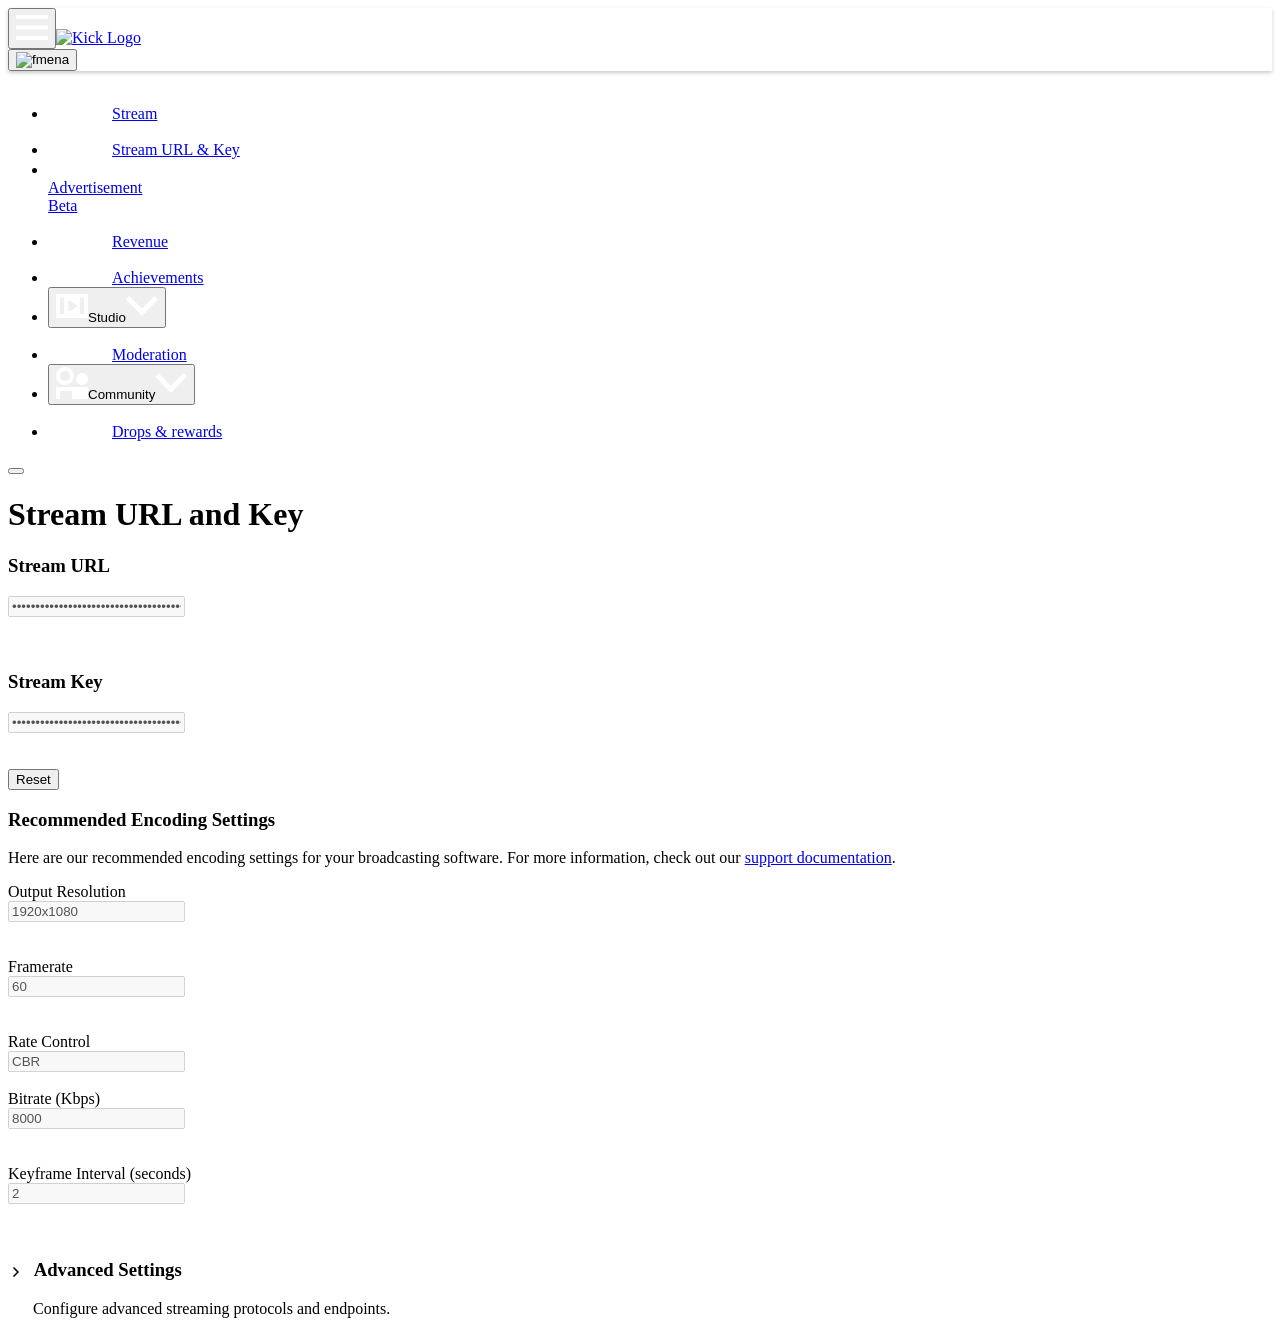
==== VAP-191/index.html @ 256be785 "Create index.html" ====
<!doctype html>
<!-- saved from url=(0053)https://dashboard.easygo-drop-kick.com/channel/stream -->
<html lang="en">
  <head>
    <meta http-equiv="Content-Type" content="text/html; charset=UTF-8" />
    <meta
      name="viewport"
      content="width=device-width, initial-scale=1, maximum-scale=1, user-scalable=no"
    />
    <link
      rel="preload"
      as="image"
      href="./Stream URL &amp; Key - Kick Dashboard_files/kick-logo.svg"
    />
    <link
      rel="preload"
      as="image"
      href="./Stream URL &amp; Key - Kick Dashboard_files/ae6fc335-2118-4315-8bb1-822317a717a2-medium.webp"
    />
    <link
      rel="stylesheet"
      href="./Stream URL &amp; Key - Kick Dashboard_files/910b1231fdd9a262.css"
      data-precedence="next"
    />
    <link
      rel="stylesheet"
      href="./Stream URL &amp; Key - Kick Dashboard_files/9948dcd46421f3ba.css"
      data-precedence="next"
    />
    <link
      rel="stylesheet"
      href="./Stream URL &amp; Key - Kick Dashboard_files/1926feeab63c0533.css"
      data-precedence="next"
    />

    <meta name="next-size-adjust" content="" />
    <title>Stream URL &amp; Key - Kick Dashboard</title>
    <meta name="robots" content="noindex, nocache" />
    <link
      rel="canonical"
      href="https://dashboard.easygo-drop-kick.com/channel/stream"
    />
    <link
      rel="icon"
      href="https://dashboard.easygo-drop-kick.com/favicon.ico"
      type="image/x-icon"
      sizes="48x48"
    />

    <link
      rel="preload"
      href="https://assets.easygo-drop-kick.com/dashboard/_next/static/media/e4af272ccee01ff0-s.p.woff2"
      as="font"
      crossorigin=""
      type="font/woff2"
    />
    <style type="text/css">
      [data-sonner-toaster][dir="ltr"],
      html[dir="ltr"] {
        --toast-icon-margin-start: -3px;
        --toast-icon-margin-end: 4px;
        --toast-svg-margin-start: -1px;
        --toast-svg-margin-end: 0px;
        --toast-button-margin-start: auto;
        --toast-button-margin-end: 0;
        --toast-close-button-start: 0;
        --toast-close-button-end: unset;
        --toast-close-button-transform: translate(-35%, -35%);
      }
      [data-sonner-toaster][dir="rtl"],
      html[dir="rtl"] {
        --toast-icon-margin-start: 4px;
        --toast-icon-margin-end: -3px;
        --toast-svg-margin-start: 0px;
        --toast-svg-margin-end: -1px;
        --toast-button-margin-start: 0;
        --toast-button-margin-end: auto;
        --toast-close-button-start: unset;
        --toast-close-button-end: 0;
        --toast-close-button-transform: translate(35%, -35%);
      }
      [data-sonner-toaster] {
        position: fixed;
        width: var(--width);
        font-family:
          ui-sans-serif,
          system-ui,
          -apple-system,
          BlinkMacSystemFont,
          Segoe UI,
          Roboto,
          Helvetica Neue,
          Arial,
          Noto Sans,
          sans-serif,
          Apple Color Emoji,
          Segoe UI Emoji,
          Segoe UI Symbol,
          Noto Color Emoji;
        --gray1: hsl(0, 0%, 99%);
        --gray2: hsl(0, 0%, 97.3%);
        --gray3: hsl(0, 0%, 95.1%);
        --gray4: hsl(0, 0%, 93%);
        --gray5: hsl(0, 0%, 90.9%);
        --gray6: hsl(0, 0%, 88.7%);
        --gray7: hsl(0, 0%, 85.8%);
        --gray8: hsl(0, 0%, 78%);
        --gray9: hsl(0, 0%, 56.1%);
        --gray10: hsl(0, 0%, 52.3%);
        --gray11: hsl(0, 0%, 43.5%);
        --gray12: hsl(0, 0%, 9%);
        --border-radius: 8px;
        box-sizing: border-box;
        padding: 0;
        margin: 0;
        list-style: none;
        outline: 0;
        z-index: 999999999;
        transition: transform 0.4s ease;
      }
      [data-sonner-toaster][data-lifted="true"] {
        transform: translateY(-8px);
      }
      @media (hover: none) and (pointer: coarse) {
        [data-sonner-toaster][data-lifted="true"] {
          transform: none;
        }
      }
      [data-sonner-toaster][data-x-position="right"] {
        right: var(--offset-right);
      }
      [data-sonner-toaster][data-x-position="left"] {
        left: var(--offset-left);
      }
      [data-sonner-toaster][data-x-position="center"] {
        left: 50%;
        transform: translateX(-50%);
      }
      [data-sonner-toaster][data-y-position="top"] {
        top: var(--offset-top);
      }
      [data-sonner-toaster][data-y-position="bottom"] {
        bottom: var(--offset-bottom);
      }
      [data-sonner-toast] {
        --y: translateY(100%);
        --lift-amount: calc(var(--lift) * var(--gap));
        z-index: var(--z-index);
        position: absolute;
        opacity: 0;
        transform: var(--y);
        touch-action: none;
        transition:
          transform 0.4s,
          opacity 0.4s,
          height 0.4s,
          box-shadow 0.2s;
        box-sizing: border-box;
        outline: 0;
        overflow-wrap: anywhere;
      }
      [data-sonner-toast][data-styled="true"] {
        padding: 16px;
        background: var(--normal-bg);
        border: 1px solid var(--normal-border);
        color: var(--normal-text);
        border-radius: var(--border-radius);
        box-shadow: 0 4px 12px rgba(0, 0, 0, 0.1);
        width: var(--width);
        font-size: 13px;
        display: flex;
        align-items: center;
        gap: 6px;
      }
      [data-sonner-toast]:focus-visible {
        box-shadow:
          0 4px 12px rgba(0, 0, 0, 0.1),
          0 0 0 2px rgba(0, 0, 0, 0.2);
      }
      [data-sonner-toast][data-y-position="top"] {
        top: 0;
        --y: translateY(-100%);
        --lift: 1;
        --lift-amount: calc(1 * var(--gap));
      }
      [data-sonner-toast][data-y-position="bottom"] {
        bottom: 0;
        --y: translateY(100%);
        --lift: -1;
        --lift-amount: calc(var(--lift) * var(--gap));
      }
      [data-sonner-toast][data-styled="true"] [data-description] {
        font-weight: 400;
        line-height: 1.4;
        color: #3f3f3f;
      }
      [data-rich-colors="true"][data-sonner-toast][data-styled="true"]
        [data-description] {
        color: inherit;
      }
      [data-sonner-toaster][data-sonner-theme="dark"] [data-description] {
        color: #e8e8e8;
      }
      [data-sonner-toast][data-styled="true"] [data-title] {
        font-weight: 500;
        line-height: 1.5;
        color: inherit;
      }
      [data-sonner-toast][data-styled="true"] [data-icon] {
        display: flex;
        height: 16px;
        width: 16px;
        position: relative;
        justify-content: flex-start;
        align-items: center;
        flex-shrink: 0;
        margin-left: var(--toast-icon-margin-start);
        margin-right: var(--toast-icon-margin-end);
      }
      [data-sonner-toast][data-promise="true"] [data-icon] > svg {
        opacity: 0;
        transform: scale(0.8);
        transform-origin: center;
        animation: sonner-fade-in 0.3s ease forwards;
      }
      [data-sonner-toast][data-styled="true"] [data-icon] > * {
        flex-shrink: 0;
      }
      [data-sonner-toast][data-styled="true"] [data-icon] svg {
        margin-left: var(--toast-svg-margin-start);
        margin-right: var(--toast-svg-margin-end);
      }
      [data-sonner-toast][data-styled="true"] [data-content] {
        display: flex;
        flex-direction: column;
        gap: 2px;
      }
      [data-sonner-toast][data-styled="true"] [data-button] {
        border-radius: 4px;
        padding-left: 8px;
        padding-right: 8px;
        height: 24px;
        font-size: 12px;
        color: var(--normal-bg);
        background: var(--normal-text);
        margin-left: var(--toast-button-margin-start);
        margin-right: var(--toast-button-margin-end);
        border: none;
        font-weight: 500;
        cursor: pointer;
        outline: 0;
        display: flex;
        align-items: center;
        flex-shrink: 0;
        transition:
          opacity 0.4s,
          box-shadow 0.2s;
      }
      [data-sonner-toast][data-styled="true"] [data-button]:focus-visible {
        box-shadow: 0 0 0 2px rgba(0, 0, 0, 0.4);
      }
      [data-sonner-toast][data-styled="true"] [data-button]:first-of-type {
        margin-left: var(--toast-button-margin-start);
        margin-right: var(--toast-button-margin-end);
      }
      [data-sonner-toast][data-styled="true"] [data-cancel] {
        color: var(--normal-text);
        background: rgba(0, 0, 0, 0.08);
      }
      [data-sonner-toaster][data-sonner-theme="dark"]
        [data-sonner-toast][data-styled="true"]
        [data-cancel] {
        background: rgba(255, 255, 255, 0.3);
      }
      [data-sonner-toast][data-styled="true"] [data-close-button] {
        position: absolute;
        left: var(--toast-close-button-start);
        right: var(--toast-close-button-end);
        top: 0;
        height: 20px;
        width: 20px;
        display: flex;
        justify-content: center;
        align-items: center;
        padding: 0;
        color: var(--gray12);
        background: var(--normal-bg);
        border: 1px solid var(--gray4);
        transform: var(--toast-close-button-transform);
        border-radius: 50%;
        cursor: pointer;
        z-index: 1;
        transition:
          opacity 0.1s,
          background 0.2s,
          border-color 0.2s;
      }
      [data-sonner-toast][data-styled="true"]
        [data-close-button]:focus-visible {
        box-shadow:
          0 4px 12px rgba(0, 0, 0, 0.1),
          0 0 0 2px rgba(0, 0, 0, 0.2);
      }
      [data-sonner-toast][data-styled="true"] [data-disabled="true"] {
        cursor: not-allowed;
      }
      [data-sonner-toast][data-styled="true"]:hover [data-close-button]:hover {
        background: var(--gray2);
        border-color: var(--gray5);
      }
      [data-sonner-toast][data-swiping="true"]::before {
        content: "";
        position: absolute;
        left: -100%;
        right: -100%;
        height: 100%;
        z-index: -1;
      }
      [data-sonner-toast][data-y-position="top"][data-swiping="true"]::before {
        bottom: 50%;
        transform: scaleY(3) translateY(50%);
      }
      [data-sonner-toast][data-y-position="bottom"][data-swiping="true"]::before {
        top: 50%;
        transform: scaleY(3) translateY(-50%);
      }
      [data-sonner-toast][data-swiping="false"][data-removed="true"]::before {
        content: "";
        position: absolute;
        inset: 0;
        transform: scaleY(2);
      }
      [data-sonner-toast][data-expanded="true"]::after {
        content: "";
        position: absolute;
        left: 0;
        height: calc(var(--gap) + 1px);
        bottom: 100%;
        width: 100%;
      }
      [data-sonner-toast][data-mounted="true"] {
        --y: translateY(0);
        opacity: 1;
      }
      [data-sonner-toast][data-expanded="false"][data-front="false"] {
        --scale: var(--toasts-before) * 0.05 + 1;
        --y: translateY(calc(var(--lift-amount) * var(--toasts-before)))
          scale(calc(-1 * var(--scale)));
        height: var(--front-toast-height);
      }
      [data-sonner-toast] > * {
        transition: opacity 0.4s;
      }
      [data-sonner-toast][data-x-position="right"] {
        right: 0;
      }
      [data-sonner-toast][data-x-position="left"] {
        left: 0;
      }
      [data-sonner-toast][data-expanded="false"][data-front="false"][data-styled="true"]
        > * {
        opacity: 0;
      }
      [data-sonner-toast][data-visible="false"] {
        opacity: 0;
        pointer-events: none;
      }
      [data-sonner-toast][data-mounted="true"][data-expanded="true"] {
        --y: translateY(calc(var(--lift) * var(--offset)));
        height: var(--initial-height);
      }
      [data-sonner-toast][data-removed="true"][data-front="true"][data-swipe-out="false"] {
        --y: translateY(calc(var(--lift) * -100%));
        opacity: 0;
      }
      [data-sonner-toast][data-removed="true"][data-front="false"][data-swipe-out="false"][data-expanded="true"] {
        --y: translateY(
          calc(var(--lift) * var(--offset) + var(--lift) * -100%)
        );
        opacity: 0;
      }
      [data-sonner-toast][data-removed="true"][data-front="false"][data-swipe-out="false"][data-expanded="false"] {
        --y: translateY(40%);
        opacity: 0;
        transition:
          transform 0.5s,
          opacity 0.2s;
      }
      [data-sonner-toast][data-removed="true"][data-front="false"]::before {
        height: calc(var(--initial-height) + 20%);
      }
      [data-sonner-toast][data-swiping="true"] {
        transform: var(--y) translateY(var(--swipe-amount-y, 0))
          translateX(var(--swipe-amount-x, 0));
        transition: none;
      }
      [data-sonner-toast][data-swiped="true"] {
        user-select: none;
      }
      [data-sonner-toast][data-swipe-out="true"][data-y-position="bottom"],
      [data-sonner-toast][data-swipe-out="true"][data-y-position="top"] {
        animation-duration: 0.2s;
        animation-timing-function: ease-out;
        animation-fill-mode: forwards;
      }
      [data-sonner-toast][data-swipe-out="true"][data-swipe-direction="left"] {
        animation-name: swipe-out-left;
      }
      [data-sonner-toast][data-swipe-out="true"][data-swipe-direction="right"] {
        animation-name: swipe-out-right;
      }
      [data-sonner-toast][data-swipe-out="true"][data-swipe-direction="up"] {
        animation-name: swipe-out-up;
      }
      [data-sonner-toast][data-swipe-out="true"][data-swipe-direction="down"] {
        animation-name: swipe-out-down;
      }
      @keyframes swipe-out-left {
        from {
          transform: var(--y) translateX(var(--swipe-amount-x));
          opacity: 1;
        }
        to {
          transform: var(--y) translateX(calc(var(--swipe-amount-x) - 100%));
          opacity: 0;
        }
      }
      @keyframes swipe-out-right {
        from {
          transform: var(--y) translateX(var(--swipe-amount-x));
          opacity: 1;
        }
        to {
          transform: var(--y) translateX(calc(var(--swipe-amount-x) + 100%));
          opacity: 0;
        }
      }
      @keyframes swipe-out-up {
        from {
          transform: var(--y) translateY(var(--swipe-amount-y));
          opacity: 1;
        }
        to {
          transform: var(--y) translateY(calc(var(--swipe-amount-y) - 100%));
          opacity: 0;
        }
      }
      @keyframes swipe-out-down {
        from {
          transform: var(--y) translateY(var(--swipe-amount-y));
          opacity: 1;
        }
        to {
          transform: var(--y) translateY(calc(var(--swipe-amount-y) + 100%));
          opacity: 0;
        }
      }
      @media (max-width: 600px) {
        [data-sonner-toaster] {
          position: fixed;
          right: var(--mobile-offset-right);
          left: var(--mobile-offset-left);
          width: 100%;
        }
        [data-sonner-toaster][dir="rtl"] {
          left: calc(var(--mobile-offset-left) * -1);
        }
        [data-sonner-toaster] [data-sonner-toast] {
          left: 0;
          right: 0;
          width: calc(100% - var(--mobile-offset-left) * 2);
        }
        [data-sonner-toaster][data-x-position="left"] {
          left: var(--mobile-offset-left);
        }
        [data-sonner-toaster][data-y-position="bottom"] {
          bottom: var(--mobile-offset-bottom);
        }
        [data-sonner-toaster][data-y-position="top"] {
          top: var(--mobile-offset-top);
        }
        [data-sonner-toaster][data-x-position="center"] {
          left: var(--mobile-offset-left);
          right: var(--mobile-offset-right);
          transform: none;
        }
      }
      [data-sonner-toaster][data-sonner-theme="light"] {
        --normal-bg: #fff;
        --normal-border: var(--gray4);
        --normal-text: var(--gray12);
        --success-bg: hsl(143, 85%, 96%);
        --success-border: hsl(145, 92%, 87%);
        --success-text: hsl(140, 100%, 27%);
        --info-bg: hsl(208, 100%, 97%);
        --info-border: hsl(221, 91%, 93%);
        --info-text: hsl(210, 92%, 45%);
        --warning-bg: hsl(49, 100%, 97%);
        --warning-border: hsl(49, 91%, 84%);
        --warning-text: hsl(31, 92%, 45%);
        --error-bg: hsl(359, 100%, 97%);
        --error-border: hsl(359, 100%, 94%);
        --error-text: hsl(360, 100%, 45%);
      }
      [data-sonner-toaster][data-sonner-theme="light"]
        [data-sonner-toast][data-invert="true"] {
        --normal-bg: #000;
        --normal-border: hsl(0, 0%, 20%);
        --normal-text: var(--gray1);
      }
      [data-sonner-toaster][data-sonner-theme="dark"]
        [data-sonner-toast][data-invert="true"] {
        --normal-bg: #fff;
        --normal-border: var(--gray3);
        --normal-text: var(--gray12);
      }
      [data-sonner-toaster][data-sonner-theme="dark"] {
        --normal-bg: #000;
        --normal-bg-hover: hsl(0, 0%, 12%);
        --normal-border: hsl(0, 0%, 20%);
        --normal-border-hover: hsl(0, 0%, 25%);
        --normal-text: var(--gray1);
        --success-bg: hsl(150, 100%, 6%);
        --success-border: hsl(147, 100%, 12%);
        --success-text: hsl(150, 86%, 65%);
        --info-bg: hsl(215, 100%, 6%);
        --info-border: hsl(223, 43%, 17%);
        --info-text: hsl(216, 87%, 65%);
        --warning-bg: hsl(64, 100%, 6%);
        --warning-border: hsl(60, 100%, 9%);
        --warning-text: hsl(46, 87%, 65%);
        --error-bg: hsl(358, 76%, 10%);
        --error-border: hsl(357, 89%, 16%);
        --error-text: hsl(358, 100%, 81%);
      }
      [data-sonner-toaster][data-sonner-theme="dark"]
        [data-sonner-toast]
        [data-close-button] {
        background: var(--normal-bg);
        border-color: var(--normal-border);
        color: var(--normal-text);
      }
      [data-sonner-toaster][data-sonner-theme="dark"]
        [data-sonner-toast]
        [data-close-button]:hover {
        background: var(--normal-bg-hover);
        border-color: var(--normal-border-hover);
      }
      [data-rich-colors="true"][data-sonner-toast][data-type="success"] {
        background: var(--success-bg);
        border-color: var(--success-border);
        color: var(--success-text);
      }
      [data-rich-colors="true"][data-sonner-toast][data-type="success"]
        [data-close-button] {
        background: var(--success-bg);
        border-color: var(--success-border);
        color: var(--success-text);
      }
      [data-rich-colors="true"][data-sonner-toast][data-type="info"] {
        background: var(--info-bg);
        border-color: var(--info-border);
        color: var(--info-text);
      }
      [data-rich-colors="true"][data-sonner-toast][data-type="info"]
        [data-close-button] {
        background: var(--info-bg);
        border-color: var(--info-border);
        color: var(--info-text);
      }
      [data-rich-colors="true"][data-sonner-toast][data-type="warning"] {
        background: var(--warning-bg);
        border-color: var(--warning-border);
        color: var(--warning-text);
      }
      [data-rich-colors="true"][data-sonner-toast][data-type="warning"]
        [data-close-button] {
        background: var(--warning-bg);
        border-color: var(--warning-border);
        color: var(--warning-text);
      }
      [data-rich-colors="true"][data-sonner-toast][data-type="error"] {
        background: var(--error-bg);
        border-color: var(--error-border);
        color: var(--error-text);
      }
      [data-rich-colors="true"][data-sonner-toast][data-type="error"]
        [data-close-button] {
        background: var(--error-bg);
        border-color: var(--error-border);
        color: var(--error-text);
      }
      .sonner-loading-wrapper {
        --size: 16px;
        height: var(--size);
        width: var(--size);
        position: absolute;
        inset: 0;
        z-index: 10;
      }
      .sonner-loading-wrapper[data-visible="false"] {
        transform-origin: center;
        animation: sonner-fade-out 0.2s ease forwards;
      }
      .sonner-spinner {
        position: relative;
        top: 50%;
        left: 50%;
        height: var(--size);
        width: var(--size);
      }
      .sonner-loading-bar {
        animation: sonner-spin 1.2s linear infinite;
        background: var(--gray11);
        border-radius: 6px;
        height: 8%;
        left: -10%;
        position: absolute;
        top: -3.9%;
        width: 24%;
      }
      .sonner-loading-bar:first-child {
        animation-delay: -1.2s;
        transform: rotate(0.0001deg) translate(146%);
      }
      .sonner-loading-bar:nth-child(2) {
        animation-delay: -1.1s;
        transform: rotate(30deg) translate(146%);
      }
      .sonner-loading-bar:nth-child(3) {
        animation-delay: -1s;
        transform: rotate(60deg) translate(146%);
      }
      .sonner-loading-bar:nth-child(4) {
        animation-delay: -0.9s;
        transform: rotate(90deg) translate(146%);
      }
      .sonner-loading-bar:nth-child(5) {
        animation-delay: -0.8s;
        transform: rotate(120deg) translate(146%);
      }
      .sonner-loading-bar:nth-child(6) {
        animation-delay: -0.7s;
        transform: rotate(150deg) translate(146%);
      }
      .sonner-loading-bar:nth-child(7) {
        animation-delay: -0.6s;
        transform: rotate(180deg) translate(146%);
      }
      .sonner-loading-bar:nth-child(8) {
        animation-delay: -0.5s;
        transform: rotate(210deg) translate(146%);
      }
      .sonner-loading-bar:nth-child(9) {
        animation-delay: -0.4s;
        transform: rotate(240deg) translate(146%);
      }
      .sonner-loading-bar:nth-child(10) {
        animation-delay: -0.3s;
        transform: rotate(270deg) translate(146%);
      }
      .sonner-loading-bar:nth-child(11) {
        animation-delay: -0.2s;
        transform: rotate(300deg) translate(146%);
      }
      .sonner-loading-bar:nth-child(12) {
        animation-delay: -0.1s;
        transform: rotate(330deg) translate(146%);
      }
      @keyframes sonner-fade-in {
        0% {
          opacity: 0;
          transform: scale(0.8);
        }
        100% {
          opacity: 1;
          transform: scale(1);
        }
      }
      @keyframes sonner-fade-out {
        0% {
          opacity: 1;
          transform: scale(1);
        }
        100% {
          opacity: 0;
          transform: scale(0.8);
        }
      }
      @keyframes sonner-spin {
        0% {
          opacity: 1;
        }
        100% {
          opacity: 0.15;
        }
      }
      @media (prefers-reduced-motion) {
        .sonner-loading-bar,
        [data-sonner-toast],
        [data-sonner-toast] > * {
          transition: none !important;
          animation: none !important;
        }
      }
      .sonner-loader {
        position: absolute;
        top: 50%;
        left: 50%;
        transform: translate(-50%, -50%);
        transform-origin: center;
        transition:
          opacity 0.2s,
          transform 0.2s;
      }
      .sonner-loader[data-visible="false"] {
        opacity: 0;
        transform: scale(0.8) translate(-50%, -50%);
      }
    </style>
  </head>
  <body
    class="lg:h-xvh bg-surface-lowest lg:overflow-hidden __className_82157b"
  >
    <div hidden=""><!--$--><!--/$--></div>
    <div
      class="w-xvw invisible flex h-0"
      data-viewport-state="desktopLarge"
    ></div>
    <style>
      #nprogress {
        pointer-events: none;
      }
      #nprogress .bar {
        background: #53fc18;
        position: fixed;
        z-index: 1600;
        top: 0;
        left: 0;
        width: 100%;
        height: 3px;
      }
      #nprogress .peg {
        display: block;
        position: absolute;
        right: 0;
        width: 100px;
        height: 100%;
        box-shadow:
          0 0 10px #53fc18,
          0 0 5px #53fc18;
        opacity: 1;
        -webkit-transform: rotate(3deg) translate(0px, -4px);
        -ms-transform: rotate(3deg) translate(0px, -4px);
        transform: rotate(3deg) translate(0px, -4px);
      }
      #nprogress .spinner {
        display: block;
        position: fixed;
        z-index: 1600;
        top: 15px;
        right: 15px;
      }
      #nprogress .spinner-icon {
        width: 18px;
        height: 18px;
        box-sizing: border-box;
        border: 2px solid transparent;
        border-top-color: #53fc18;
        border-left-color: #53fc18;
        border-radius: 50%;
        -webkit-animation: nprogress-spinner 400ms linear infinite;
        animation: nprogress-spinner 400ms linear infinite;
      }
      .nprogress-custom-parent {
        overflow: hidden;
        position: relative;
      }
      .nprogress-custom-parent #nprogress .bar,
      .nprogress-custom-parent #nprogress .spinner {
        position: absolute;
      }
      @-webkit-keyframes nprogress-spinner {
        0% {
          -webkit-transform: rotate(0deg);
        }
        100% {
          -webkit-transform: rotate(360deg);
        }
      }
      @keyframes nprogress-spinner {
        0% {
          transform: rotate(0deg);
        }
        100% {
          transform: rotate(360deg);
        }
      }
    </style>
    <nav
      class="bg-surface-lowest sticky top-0 z-[402] flex h-[--navbar-height] items-center justify-between gap-0 pl-3 pr-10 group-data-[theatre=true]/main:!hidden lg:relative"
      style="box-shadow: 0px 2px 4px 0px rgba(0, 0, 0, 0.2)"
    >
      <div class="flex grow-0 items-center gap-2.5">
        <button
          class="group relative box-border flex shrink-0 grow-0 select-none items-center justify-center gap-2 whitespace-nowrap rounded font-semibold ring-0 transition-all focus-visible:outline-none active:scale-[0.95] disabled:pointer-events-none [&amp;_svg]:size-[1em] state-layer-surface bg-transparent text-white [&amp;_svg]:fill-current lg:data-[state=open]:bg-surface-highest data-[state=active]:bg-surface-highest disabled:text-neutral-600 size-10 text-base leading-none"
          aria-label="Collapse sidebar"
          aria-expanded="true"
          aria-controls="sidebar-wrapper"
        >
          <svg
            width="32"
            height="32"
            viewBox="0 0 16 16"
            fill="white"
            xmlns="http://www.w3.org/2000/svg"
          >
            <path d="M16 12.519H0V14.5H16V12.519Z" fill="current"></path>
            <path d="M16 7.25951H0V9.24049H16V7.25951Z" fill="current"></path>
            <path d="M16 2H0V3.98098H16V2Z" fill="current"></path>
          </svg></button
        ><a class="shrink-0" title="Home" href="https://easygo-drop-kick.com/"
          ><img
            src="./Stream URL &amp; Key - Kick Dashboard_files/kick-logo.svg"
            alt="Kick Logo"
            width="97"
            height="26"
        /></a>
      </div>
      <div class="flex items-center gap-5">
        <button
          type="button"
          id="radix-_R_2hbabsnjb_"
          aria-haspopup="menu"
          aria-expanded="false"
          data-state="closed"
          variant="highlight"
          class="group shrink-0"
        >
          <img
            src="./Stream URL &amp; Key - Kick Dashboard_files/ae6fc335-2118-4315-8bb1-822317a717a2-medium.webp"
            alt="fmena"
            class="size-8 rounded-full lg:box-content"
          />
        </button>
      </div>
    </nav>
    <div
      class="w-xvw flex h-full max-h-[calc(calc(var(--xvh-unit)*100)-var(--navbar-height))] flex-1 bg-transparent pt-[var(--navbar-height)] lg:overflow-hidden lg:pt-0"
    >
      <div
        class="relative h-full w-[var(--sidebar-collapsed-width)] shrink-0 group-data-[theatre=true]/main:!hidden xl:hidden"
      ></div>
      <div
        class="bg-surface-lowest flex w-[var(--sidebar-expanded-width)] shrink-0 flex-col overflow-hidden group-data-[theatre=true]/main:!hidden absolute bottom-0 left-0 top-[var(--navbar-height)] z-[401] h-full max-h-[calc(100%-var(--navbar-height))] xl:relative xl:inset-0 xl:max-h-full"
        id="sidebar-wrapper"
        data-nosnippet="true"
      >
        <div data-orientation="vertical">
          <ul class="flex w-full flex-col px-2">
            <li>
              <a
                class="group inline-flex gap-1.5 items-center rounded font-semibold box-border relative transition-all betterhover:active:scale-[0.98] disabled:pointer-events-none select-none whitespace-nowrap [&amp;_svg]:size-[1em] outline-transparent outline-2 outline-offset-2 focus-visible:outline-focusLight state-layer-surface bg-transparent text-white [&amp;_svg]:fill-current lg:data-[state=open]:bg-surface-highest data-[state=active]:bg-surface-highest disabled:text-neutral-600 text-base py-1 h-12 justify-start gap-x-4 px-4 data-[state=active]:!bg-secondary-base w-full"
                data-state="inactive"
                data-testid="dashboard-tab-stream"
                href="https://dashboard.easygo-drop-kick.com/stream"
                ><svg
                  xmlns="http://www.w3.org/2000/svg"
                  width="32"
                  height="32"
                  viewBox="0 0 32 32"
                  fill="white"
                  class="group-data-[state=inactive]:hidden"
                >
                  <path
                    d="M27.3 4.69995L24.48 7.51995C26.66 9.69995 28 12.7 28 16C28 19.3 26.66 22.3 24.48 24.48L27.3 27.3C30.2 24.4 32 20.4 32 16C32 11.6 30.2 7.57995 27.3 4.69995Z"
                    fill="current"
                  ></path>
                  <path
                    d="M4.7 4.69995C1.8 7.59995 0 11.6 0 16C0 20.4 1.8 24.42 4.7 27.3L7.52 24.48C5.34 22.3 4 19.3 4 16C4 12.7 5.34 9.69995 7.52 7.51995L4.7 4.69995Z"
                    fill="current"
                  ></path>
                  <path
                    d="M12.28 11.3V20.72H14.64L21.72 16L14.64 11.3H12.28Z"
                    fill="current"
                  ></path></svg
                ><svg
                  xmlns="http://www.w3.org/2000/svg"
                  width="32"
                  height="32"
                  viewBox="0 0 32 32"
                  fill="white"
                  class="group-data-[state=active]:hidden"
                >
                  <path
                    d="M27.3 4.69995L24.48 7.51995C26.66 9.69995 28 12.7 28 16C28 19.3 26.66 22.3 24.48 24.48L27.3 27.3C30.2 24.4 32 20.4 32 16C32 11.6 30.2 7.57995 27.3 4.69995Z"
                    fill="current"
                  ></path>
                  <path
                    d="M4.7 4.69995C1.8 7.59995 0 11.6 0 16C0 20.4 1.8 24.42 4.7 27.3L7.52 24.48C5.34 22.3 4 19.3 4 16C4 12.7 5.34 9.69995 7.52 7.51995L4.7 4.69995Z"
                    fill="current"
                  ></path>
                  <path
                    d="M12.28 11.3V20.72H14.64L21.72 16L14.64 11.3H12.28Z"
                    fill="current"
                  ></path></svg
                >Stream</a
              >
            </li>
            <li>
              <a
                class="group inline-flex gap-1.5 items-center rounded font-semibold box-border relative transition-all betterhover:active:scale-[0.98] disabled:pointer-events-none select-none whitespace-nowrap [&amp;_svg]:size-[1em] outline-transparent outline-2 outline-offset-2 focus-visible:outline-focusLight state-layer-surface bg-transparent text-white [&amp;_svg]:fill-current lg:data-[state=open]:bg-surface-highest data-[state=active]:bg-surface-highest disabled:text-neutral-600 text-base py-1 h-12 justify-start gap-x-4 px-4 data-[state=active]:!bg-secondary-base w-full"
                data-state="active"
                data-testid="dashboard-tab-stream-url-and-key"
                href="https://dashboard.easygo-drop-kick.com/channel/stream"
                ><svg
                  xmlns="http://www.w3.org/2000/svg"
                  width="32"
                  height="32"
                  viewBox="0 0 32 32"
                  fill="white"
                  class="group-data-[state=inactive]:hidden"
                >
                  <g clip-path="url(#clip0_4576_792)">
                    <path
                      d="M12.3561 8.88106L13.9868 7.24984C15.4162 5.82001 17.3287 5.01447 19.3621 5.01447C21.3954 5.01447 23.308 5.79987 24.7373 7.24984C27.6968 10.2102 27.6968 15.0434 24.7373 18.0038L23.1066 19.635L26.67 23.1995L28.3007 21.5683C33.2331 16.6344 33.2331 8.6394 28.3007 3.70548C25.8245 1.22845 22.6033 0 19.3621 0C16.1208 0 12.8997 1.22845 10.4234 3.70548L8.7927 5.33669L12.3561 8.9012V8.88106Z"
                      fill="current"
                    ></path>
                    <path
                      d="M19.5433 23.1995L18.0132 24.73C16.5838 26.1598 14.6713 26.9654 12.6379 26.9654C10.6046 26.9654 8.69204 26.18 7.26266 24.73C4.30324 21.7697 4.30324 16.9364 7.26266 13.9761L8.7927 12.4456L5.22932 8.88106L3.69928 10.4116C-1.23309 15.3656 -1.23309 23.3606 3.69928 28.2945C6.17553 30.7716 9.39667 32 12.6379 32C15.8792 32 19.1003 30.7716 21.5766 28.2945L23.1066 26.764L19.5433 23.1995Z"
                      fill="current"
                    ></path>
                    <path
                      d="M19.1406 10.3109C18.4964 10.3109 17.8522 10.5525 17.369 11.056L10.967 17.46C9.9805 18.4468 9.9805 20.0378 10.967 21.0245C11.4501 21.5079 12.0944 21.7697 12.7386 21.7697C13.3828 21.7697 14.0271 21.528 14.5102 21.0245L20.9122 14.6205C21.8987 13.6337 21.8987 12.0428 20.9122 11.056C20.4291 10.5727 19.7848 10.3109 19.1406 10.3109Z"
                      fill="current"
                    ></path>
                  </g>
                  <defs>
                    <clippath id="clip0_4576_792">
                      <rect width="32" height="32" fill="current"></rect>
                    </clippath>
                  </defs></svg
                ><svg
                  xmlns="http://www.w3.org/2000/svg"
                  width="32"
                  height="32"
                  viewBox="0 0 32 32"
                  fill="white"
                  class="group-data-[state=active]:hidden"
                >
                  <g clip-path="url(#clip0_4576_792)">
                    <path
                      d="M12.3561 8.88106L13.9868 7.24984C15.4162 5.82001 17.3287 5.01447 19.3621 5.01447C21.3954 5.01447 23.308 5.79987 24.7373 7.24984C27.6968 10.2102 27.6968 15.0434 24.7373 18.0038L23.1066 19.635L26.67 23.1995L28.3007 21.5683C33.2331 16.6344 33.2331 8.6394 28.3007 3.70548C25.8245 1.22845 22.6033 0 19.3621 0C16.1208 0 12.8997 1.22845 10.4234 3.70548L8.7927 5.33669L12.3561 8.9012V8.88106Z"
                      fill="current"
                    ></path>
                    <path
                      d="M19.5433 23.1995L18.0132 24.73C16.5838 26.1598 14.6713 26.9654 12.6379 26.9654C10.6046 26.9654 8.69204 26.18 7.26266 24.73C4.30324 21.7697 4.30324 16.9364 7.26266 13.9761L8.7927 12.4456L5.22932 8.88106L3.69928 10.4116C-1.23309 15.3656 -1.23309 23.3606 3.69928 28.2945C6.17553 30.7716 9.39667 32 12.6379 32C15.8792 32 19.1003 30.7716 21.5766 28.2945L23.1066 26.764L19.5433 23.1995Z"
                      fill="current"
                    ></path>
                    <path
                      d="M19.1406 10.3109C18.4964 10.3109 17.8522 10.5525 17.369 11.056L10.967 17.46C9.9805 18.4468 9.9805 20.0378 10.967 21.0245C11.4501 21.5079 12.0944 21.7697 12.7386 21.7697C13.3828 21.7697 14.0271 21.528 14.5102 21.0245L20.9122 14.6205C21.8987 13.6337 21.8987 12.0428 20.9122 11.056C20.4291 10.5727 19.7848 10.3109 19.1406 10.3109Z"
                      fill="current"
                    ></path>
                  </g>
                  <defs>
                    <clippath id="clip0_4576_792">
                      <rect width="32" height="32" fill="current"></rect>
                    </clippath>
                  </defs></svg
                >Stream URL &amp; Key</a
              >
            </li>
            <li>
              <a
                class="group inline-flex gap-1.5 items-center rounded font-semibold box-border relative transition-all betterhover:active:scale-[0.98] disabled:pointer-events-none select-none whitespace-nowrap [&amp;_svg]:size-[1em] outline-transparent outline-2 outline-offset-2 focus-visible:outline-focusLight state-layer-surface bg-transparent text-white [&amp;_svg]:fill-current lg:data-[state=open]:bg-surface-highest data-[state=active]:bg-surface-highest disabled:text-neutral-600 text-base py-1 h-12 justify-start gap-x-4 px-4 data-[state=active]:!bg-secondary-base w-full"
                data-state="inactive"
                data-testid="dashboard-tab-advertisement"
                href="https://dashboard.easygo-drop-kick.com/advertisement"
                ><svg
                  xmlns="http://www.w3.org/2000/svg"
                  width="16"
                  height="16"
                  viewBox="0 0 16 16"
                  fill="white"
                  class="group-data-[state=inactive]:hidden"
                >
                  <path
                    d="M0 16V0H16V16H0ZM1.77778 14.2222H14.2222V4.44444H1.77778V14.2222Z"
                    fill="current"
                  ></path></svg
                ><svg
                  xmlns="http://www.w3.org/2000/svg"
                  width="16"
                  height="16"
                  viewBox="0 0 16 16"
                  fill="white"
                  class="group-data-[state=active]:hidden"
                >
                  <path
                    d="M0 16V0H16V16H0ZM1.77778 14.2222H14.2222V4.44444H1.77778V14.2222Z"
                    fill="current"
                  ></path>
                </svg>
                <div class="flex items-center gap-2">
                  Advertisement
                  <div
                    class="inline-flex [&amp;_svg]:fill-current rounded-sm gap-x-1 [&amp;_svg]:size-3 px-1 text-sm font-semibold items-center justify-center bg-secondary-base text-secondary-onSecondary"
                  >
                    Beta
                  </div>
                </div></a
              >
            </li>
            <li>
              <a
                class="group inline-flex gap-1.5 items-center rounded font-semibold box-border relative transition-all betterhover:active:scale-[0.98] disabled:pointer-events-none select-none whitespace-nowrap [&amp;_svg]:size-[1em] outline-transparent outline-2 outline-offset-2 focus-visible:outline-focusLight state-layer-surface bg-transparent text-white [&amp;_svg]:fill-current lg:data-[state=open]:bg-surface-highest data-[state=active]:bg-surface-highest disabled:text-neutral-600 text-base py-1 h-12 justify-start gap-x-4 px-4 data-[state=active]:!bg-secondary-base w-full"
                data-state="inactive"
                data-testid="dashboard-tab-revenue"
                href="https://dashboard.easygo-drop-kick.com/revenue"
                ><svg
                  xmlns="http://www.w3.org/2000/svg"
                  width="32"
                  height="32"
                  viewBox="0 0 32 32"
                  fill="white"
                  class="group-data-[state=inactive]:hidden"
                >
                  <path
                    d="M0 0V32H32V0H0ZM9.5 26H4.5V12H9.5V26ZM18.5 26H13.5V16H18.5V26ZM27.5 26H22.5V6H27.5V26Z"
                    fill="current"
                  ></path></svg
                ><svg
                  xmlns="http://www.w3.org/2000/svg"
                  width="32"
                  height="32"
                  viewBox="0 0 32 32"
                  fill="white"
                  class="group-data-[state=active]:hidden"
                >
                  <path
                    d="M0 0V32H32V0H0ZM9.5 26H4.5V12H9.5V26ZM18.5 26H13.5V16H18.5V26ZM27.5 26H22.5V6H27.5V26Z"
                    fill="current"
                  ></path></svg
                >Revenue</a
              >
            </li>
            <li>
              <a
                class="group inline-flex gap-1.5 items-center rounded font-semibold box-border relative transition-all betterhover:active:scale-[0.98] disabled:pointer-events-none select-none whitespace-nowrap [&amp;_svg]:size-[1em] outline-transparent outline-2 outline-offset-2 focus-visible:outline-focusLight state-layer-surface bg-transparent text-white [&amp;_svg]:fill-current lg:data-[state=open]:bg-surface-highest data-[state=active]:bg-surface-highest disabled:text-neutral-600 text-base py-1 h-12 justify-start gap-x-4 px-4 data-[state=active]:!bg-secondary-base w-full"
                data-state="inactive"
                data-testid="dashboard-tab-achievements"
                href="https://dashboard.easygo-drop-kick.com/achievements"
                ><svg
                  xmlns="http://www.w3.org/2000/svg"
                  width="32"
                  height="32"
                  viewBox="0 0 32 32"
                  fill="white"
                  class="group-data-[state=inactive]:hidden"
                >
                  <g clip-path="url(#clip0_232_4144)">
                    <path
                      d="M22.9 18H25C28.86 18 32 14.86 32 11C32 7.48 29.38 4.58 26 4.1V0H6V4.1C2.62 4.58 0 7.48 0 11C0 14.86 3.14 18 7 18H9.1C9.98 19.52 11.34 20.74 13 21.4V28H6V32H26V28H19V21.4C20.66 20.74 22 19.52 22.9 18ZM28 11C28 12.66 26.66 14 25 14H24V8H25C26.66 8 28 9.34 28 11ZM7 14C5.34 14 4 12.66 4 11C4 9.34 5.34 8 7 8H8V14H7Z"
                      fill="current"
                    ></path>
                  </g>
                  <defs>
                    <clippath id="clip0_232_4144">
                      <rect width="32" height="32" fill="current"></rect>
                    </clippath>
                  </defs></svg
                ><svg
                  xmlns="http://www.w3.org/2000/svg"
                  width="32"
                  height="32"
                  viewBox="0 0 32 32"
                  fill="white"
                  class="group-data-[state=active]:hidden"
                >
                  <g clip-path="url(#clip0_232_4144)">
                    <path
                      d="M22.9 18H25C28.86 18 32 14.86 32 11C32 7.48 29.38 4.58 26 4.1V0H6V4.1C2.62 4.58 0 7.48 0 11C0 14.86 3.14 18 7 18H9.1C9.98 19.52 11.34 20.74 13 21.4V28H6V32H26V28H19V21.4C20.66 20.74 22 19.52 22.9 18ZM28 11C28 12.66 26.66 14 25 14H24V8H25C26.66 8 28 9.34 28 11ZM7 14C5.34 14 4 12.66 4 11C4 9.34 5.34 8 7 8H8V14H7Z"
                      fill="current"
                    ></path>
                  </g>
                  <defs>
                    <clippath id="clip0_232_4144">
                      <rect width="32" height="32" fill="current"></rect>
                    </clippath>
                  </defs></svg
                >Achievements</a
              >
            </li>
            <li>
              <div
                data-state="closed"
                data-orientation="vertical"
                class="mt-px overflow-hidden first:mt-0 focus-within:relative focus-within:z-[10]"
              >
                <div
                  data-orientation="vertical"
                  data-state="closed"
                  class="flex"
                >
                  <button
                    class="group inline-flex gap-1.5 items-center rounded font-semibold box-border relative transition-all betterhover:active:scale-[0.98] disabled:pointer-events-none select-none whitespace-nowrap [&amp;_svg]:size-[1em] outline-transparent outline-2 outline-offset-2 focus-visible:outline-focusLight state-layer-surface bg-transparent text-white [&amp;_svg]:fill-current data-[state=active]:bg-surface-highest disabled:text-neutral-600 py-2 text-base h-12 w-full justify-start gap-x-4 px-4 lg:data-[state=open]:bg-transparent"
                    dir="ltr"
                    type="button"
                    aria-controls="radix-_r_3_"
                    aria-expanded="false"
                    data-state="closed"
                    data-orientation="vertical"
                    id="radix-_r_2_"
                    data-radix-collection-item=""
                  >
                    <svg
                      xmlns="http://www.w3.org/2000/svg"
                      width="32"
                      height="32"
                      viewBox="0 0 32 32"
                      fill="white"
                      class="size-4"
                    >
                      <path
                        d="M0 4L0 28L32 28L32 4L0 4ZM8 24H4L4 8L8 8L8 24ZM14.64 20.72H12.28L12.28 11.28L14.64 11.28L21.72 16L14.64 20.72ZM28 24H24L24 8L28 8L28 24Z"
                        fill="current"
                      ></path></svg
                    ><span class="grow text-left">Studio</span
                    ><svg
                      xmlns="http://www.w3.org/2000/svg"
                      width="32"
                      height="32"
                      viewBox="0 0 32 32"
                      fill="white"
                      class="h-4 w-4 transition-transform duration-300 [ease:cubic-bezier(0.87,_0,_0.13,_1)] group-data-[state=open]:rotate-180"
                    >
                      <path
                        d="M28.46 6L16 18.7533L3.54 6L0 9.62334L16 26L16.02 25.9591L32 9.62334L28.46 6Z"
                        fill="current"
                      ></path>
                    </svg>
                  </button>
                </div>
                <div
                  data-state="closed"
                  id="radix-_r_3_"
                  hidden=""
                  role="region"
                  aria-labelledby="radix-_r_2_"
                  data-orientation="vertical"
                  class="data-[state=closed]:animate-slideUp data-[state=open]:animate-slideDown overflow-hidden text-white"
                  style="
                    --radix-accordion-content-height: var(
                      --radix-collapsible-content-height
                    );
                    --radix-accordion-content-width: var(
                      --radix-collapsible-content-width
                    );
                  "
                ></div>
              </div>
            </li>
            <li>
              <a
                class="group inline-flex gap-1.5 items-center rounded font-semibold box-border relative transition-all betterhover:active:scale-[0.98] disabled:pointer-events-none select-none whitespace-nowrap [&amp;_svg]:size-[1em] outline-transparent outline-2 outline-offset-2 focus-visible:outline-focusLight state-layer-surface bg-transparent text-white [&amp;_svg]:fill-current lg:data-[state=open]:bg-surface-highest data-[state=active]:bg-surface-highest disabled:text-neutral-600 text-base py-1 h-12 justify-start gap-x-4 px-4 data-[state=active]:!bg-secondary-base w-full"
                data-state="inactive"
                data-testid="dashboard-tab-moderation"
                href="https://dashboard.easygo-drop-kick.com/moderation"
                ><svg
                  xmlns="http://www.w3.org/2000/svg"
                  width="32"
                  height="32"
                  viewBox="0 0 32 32"
                  class="group-data-[state=inactive]:hidden"
                  fill="white"
                >
                  <g clip-path="url(#clip0_232_4014)">
                    <path
                      d="M26.5 11.84H20.18V5.52L24.94 0.74C23.72 0.28 22.4 0 21 0C14.92 0 10 4.92 10 11C10 12.38 10.26 13.72 10.74 14.94L0 25.68L6.32 32L17.06 21.26C18.28 21.72 19.6 22 21 22C27.08 22 32 17.08 32 11C32 9.62 31.74 8.28 31.26 7.06L26.48 11.84H26.5Z"
                      fill="current"
                    ></path>
                  </g>
                  <defs>
                    <clippath id="clip0_232_4014">
                      <rect width="32" height="32" fill="current"></rect>
                    </clippath>
                  </defs></svg
                ><svg
                  xmlns="http://www.w3.org/2000/svg"
                  width="32"
                  height="32"
                  viewBox="0 0 32 32"
                  class="group-data-[state=active]:hidden"
                  fill="white"
                >
                  <g clip-path="url(#clip0_232_4014)">
                    <path
                      d="M26.5 11.84H20.18V5.52L24.94 0.74C23.72 0.28 22.4 0 21 0C14.92 0 10 4.92 10 11C10 12.38 10.26 13.72 10.74 14.94L0 25.68L6.32 32L17.06 21.26C18.28 21.72 19.6 22 21 22C27.08 22 32 17.08 32 11C32 9.62 31.74 8.28 31.26 7.06L26.48 11.84H26.5Z"
                      fill="current"
                    ></path>
                  </g>
                  <defs>
                    <clippath id="clip0_232_4014">
                      <rect width="32" height="32" fill="current"></rect>
                    </clippath>
                  </defs></svg
                >Moderation</a
              >
            </li>
            <li>
              <div
                data-state="closed"
                data-orientation="vertical"
                class="mt-px overflow-hidden first:mt-0 focus-within:relative focus-within:z-[10]"
              >
                <div
                  data-orientation="vertical"
                  data-state="closed"
                  class="flex"
                >
                  <button
                    class="group inline-flex gap-1.5 items-center rounded font-semibold box-border relative transition-all betterhover:active:scale-[0.98] disabled:pointer-events-none select-none whitespace-nowrap [&amp;_svg]:size-[1em] outline-transparent outline-2 outline-offset-2 focus-visible:outline-focusLight state-layer-surface bg-transparent text-white [&amp;_svg]:fill-current data-[state=active]:bg-surface-highest disabled:text-neutral-600 py-2 text-base h-12 w-full justify-start gap-x-4 px-4 lg:data-[state=open]:bg-transparent"
                    dir="ltr"
                    type="button"
                    aria-controls="radix-_r_5_"
                    aria-expanded="false"
                    data-state="closed"
                    data-orientation="vertical"
                    id="radix-_r_4_"
                    data-radix-collection-item=""
                  >
                    <svg
                      xmlns="http://www.w3.org/2000/svg"
                      width="32"
                      height="32"
                      viewBox="0 0 32 32"
                      fill="white"
                      class="size-4"
                    >
                      <g clip-path="url(#clip0_232_2621)">
                        <path
                          d="M0 20V32H4V24H16V32H32V20H0Z"
                          fill="current"
                        ></path>
                        <path
                          d="M9 18C13.97 18 18 13.97 18 9C18 4.03 13.97 0 9 0C4.03 0 0 4.03 0 9C0 13.97 4.03 18 9 18ZM9 4C11.76 4 14 6.24 14 9C14 11.76 11.76 14 9 14C6.24 14 4 11.76 4 9C4 6.24 6.24 4 9 4Z"
                          fill="current"
                        ></path>
                        <path
                          d="M26 18C29.3137 18 32 15.3137 32 12C32 8.68629 29.3137 6 26 6C22.6863 6 20 8.68629 20 12C20 15.3137 22.6863 18 26 18Z"
                          fill="current"
                        ></path>
                      </g>
                      <defs>
                        <clippath id="clip0_232_2621">
                          <rect width="32" height="32" fill="current"></rect>
                        </clippath>
                      </defs></svg
                    ><span class="grow text-left">Community</span
                    ><svg
                      xmlns="http://www.w3.org/2000/svg"
                      width="32"
                      height="32"
                      viewBox="0 0 32 32"
                      fill="white"
                      class="h-4 w-4 transition-transform duration-300 [ease:cubic-bezier(0.87,_0,_0.13,_1)] group-data-[state=open]:rotate-180"
                    >
                      <path
                        d="M28.46 6L16 18.7533L3.54 6L0 9.62334L16 26L16.02 25.9591L32 9.62334L28.46 6Z"
                        fill="current"
                      ></path>
                    </svg>
                  </button>
                </div>
                <div
                  data-state="closed"
                  id="radix-_r_5_"
                  hidden=""
                  role="region"
                  aria-labelledby="radix-_r_4_"
                  data-orientation="vertical"
                  class="data-[state=closed]:animate-slideUp data-[state=open]:animate-slideDown overflow-hidden text-white"
                  style="
                    --radix-accordion-content-height: var(
                      --radix-collapsible-content-height
                    );
                    --radix-accordion-content-width: var(
                      --radix-collapsible-content-width
                    );
                  "
                ></div>
              </div>
            </li>
            <li>
              <a
                class="group inline-flex gap-1.5 items-center rounded font-semibold box-border relative transition-all betterhover:active:scale-[0.98] disabled:pointer-events-none select-none whitespace-nowrap [&amp;_svg]:size-[1em] outline-transparent outline-2 outline-offset-2 focus-visible:outline-focusLight state-layer-surface bg-transparent text-white [&amp;_svg]:fill-current lg:data-[state=open]:bg-surface-highest data-[state=active]:bg-surface-highest disabled:text-neutral-600 text-base py-1 h-12 justify-start gap-x-4 px-4 data-[state=active]:!bg-secondary-base w-full"
                data-state="inactive"
                data-testid="dashboard-tab-drops"
                href="https://dashboard.easygo-drop-kick.com/drops"
                ><svg
                  xmlns="http://www.w3.org/2000/svg"
                  width="32"
                  height="32"
                  viewBox="0 0 32 32"
                  fill="white"
                  class="group-data-[state=inactive]:hidden"
                >
                  <g clip-path="url(#clip0_232_2751)">
                    <path d="M18 0H14V18H18V0Z" fill="current"></path>
                    <path d="M28 4H24V10H28V4Z" fill="current"></path>
                    <path d="M8 4H4V10H8V4Z" fill="current"></path>
                    <path
                      d="M24 16V20H28V24H4V20H8V16H0V32H32V16H24Z"
                      fill="current"
                    ></path>
                  </g>
                  <defs>
                    <clippath id="clip0_232_2751">
                      <rect width="32" height="32" fill="current"></rect>
                    </clippath>
                  </defs></svg
                ><svg
                  xmlns="http://www.w3.org/2000/svg"
                  width="32"
                  height="32"
                  viewBox="0 0 32 32"
                  fill="white"
                  class="group-data-[state=active]:hidden"
                >
                  <g clip-path="url(#clip0_232_2751)">
                    <path d="M18 0H14V18H18V0Z" fill="current"></path>
                    <path d="M28 4H24V10H28V4Z" fill="current"></path>
                    <path d="M8 4H4V10H8V4Z" fill="current"></path>
                    <path
                      d="M24 16V20H28V24H4V20H8V16H0V32H32V16H24Z"
                      fill="current"
                    ></path>
                  </g>
                  <defs>
                    <clippath id="clip0_232_2751">
                      <rect width="32" height="32" fill="current"></rect>
                    </clippath>
                  </defs></svg
                >Drops &amp; rewards</a
              >
            </li>
          </ul>
        </div>
      </div>
      <button
        class="z-navbar bg-surface-lowest absolute bottom-0 left-[var(--sidebar-expanded-width)] right-0 top-[var(--navbar-height)] bg-opacity-50 block xl:!hidden"
      ></button>
      <div
        class="h-full flex-1 overflow-y-auto overflow-x-hidden px-4 py-3 outline-none lg:w-full lg:gap-6 lg:pb-10"
      >
        <main class="flex flex-col gap-5 lg:gap-6">
          <div
            class="flex w-fit max-w-full shrink-0 grow-0 flex-col gap-6 lg:gap-2 lg:py-2.5"
          >
            <h1
              class="text-white text-base lg:text-2xl leading-[1.2] flex items-center gap-2 font-bold"
            >
              Stream URL and Key
            </h1>
          </div>
          <div
            class="3xl:mx-auto 3xl:w-[1200px] 3xl:place-self-center flex flex-col items-stretch gap-4 lg:mx-10 lg:gap-5 xl:mx-60"
          >
            <section class="bg-surface-base flex flex-col rounded">
              <div class="border-outline-decorative border-b-2 p-4">
                <div class="flex gap-1">
                  <div class="flex items-center gap-2">
                    <h3 class="text-white text-lg font-bold leading-5">
                      Stream URL
                    </h3>
                  </div>
                </div>
              </div>
              <div class="p-4">
                <div
                  class="relative w-full lg:w-auto lg:grow [&amp;_input]:pr-20"
                >
                  <input
                    class="bg-surface-lowest border-outline-region aria-[invalid=true]:border-negative-base border border-solid betterhover:hover:border-neutral-300 focus-visible:border-white outline-none placeholder:text-surface-onSurfaceSecondary flex w-full px-3 font-normal rounded disabled:bg-transparent transition-colors duration-200 ease-in-out [&amp;::-webkit-search-cancel-button]:appearance-none [&amp;::-ms-reveal]:hidden [&amp;::-ms-clear]:hidden h-9 text-sm"
                    disabled=""
                    type="password"
                    value="-------------------------------------"
                  />
                  <div
                    class="absolute top-1/2 -translate-y-1/2 transform right-3"
                  >
                    <svg
                      width="32"
                      height="32"
                      viewBox="0 0 32 32"
                      fill="white"
                      xmlns="http://www.w3.org/2000/svg"
                      class="size-4 cursor-pointer"
                    >
                      <path
                        d="M16 20.25C17.933 20.25 19.5 18.683 19.5 16.75C19.5 14.817 17.933 13.25 16 13.25C14.067 13.25 12.5 14.817 12.5 16.75C12.5 18.683 14.067 20.25 16 20.25Z"
                      ></path>
                      <path
                        d="M23 8H9L2 15V18.5L9 25.5H23L30 18.5V15L23 8ZM16 22.875C12.6138 22.875 9.875 20.1362 9.875 16.75C9.875 13.3637 12.6138 10.625 16 10.625C19.3862 10.625 22.125 13.3637 22.125 16.75C22.125 20.1362 19.3862 22.875 16 22.875Z"
                      ></path>
                    </svg>
                  </div>
                </div>
              </div>
            </section>
            <section class="bg-surface-base flex flex-col rounded">
              <div class="border-outline-decorative border-b-2 p-4">
                <div class="flex gap-1">
                  <div class="flex items-center gap-2">
                    <h3 class="text-white text-lg font-bold leading-5">
                      Stream Key
                    </h3>
                  </div>
                </div>
              </div>
              <div class="p-4">
                <div
                  class="flex w-full flex-col items-center gap-4 lg:flex-row"
                >
                  <div
                    class="relative w-full lg:w-auto lg:grow [&amp;_input]:pr-20"
                  >
                    <input
                      class="bg-surface-lowest border-outline-region aria-[invalid=true]:border-negative-base border border-solid betterhover:hover:border-neutral-300 focus-visible:border-white outline-none placeholder:text-surface-onSurfaceSecondary flex w-full px-3 font-normal rounded disabled:bg-transparent transition-colors duration-200 ease-in-out [&amp;::-webkit-search-cancel-button]:appearance-none [&amp;::-ms-reveal]:hidden [&amp;::-ms-clear]:hidden h-9 text-sm"
                      disabled=""
                      type="password"
                      data-testid="stream-key"
                      value="-------------------------------------"
                    />
                    <div
                      class="absolute top-1/2 -translate-y-1/2 transform right-3"
                    >
                      <svg
                        width="32"
                        height="32"
                        viewBox="0 0 32 32"
                        fill="white"
                        xmlns="http://www.w3.org/2000/svg"
                        class="size-4 cursor-pointer"
                        data-testid="eye-icon"
                      >
                        <path
                          d="M16 20.25C17.933 20.25 19.5 18.683 19.5 16.75C19.5 14.817 17.933 13.25 16 13.25C14.067 13.25 12.5 14.817 12.5 16.75C12.5 18.683 14.067 20.25 16 20.25Z"
                        ></path>
                        <path
                          d="M23 8H9L2 15V18.5L9 25.5H23L30 18.5V15L23 8ZM16 22.875C12.6138 22.875 9.875 20.1362 9.875 16.75C9.875 13.3637 12.6138 10.625 16 10.625C19.3862 10.625 22.125 13.3637 22.125 16.75C22.125 20.1362 19.3862 22.875 16 22.875Z"
                        ></path>
                      </svg>
                    </div>
                  </div>
                  <button
                    class="group inline-flex gap-1.5 items-center justify-center rounded font-semibold box-border relative transition-all betterhover:active:scale-[0.98] disabled:pointer-events-none select-none whitespace-nowrap [&amp;_svg]:size-[1em] outline-transparent outline-2 outline-offset-2 disabled:text-disabled-onSurface bg-secondary-base/20 focus-visible:outline-outline-decorative text-white [&amp;_svg]:fill-current focus-visible:bg-secondary-base/40 disabled:opacity-30 px-3 py-2 w-full text-sm lg:w-auto"
                    dir="ltr"
                    data-testid="stream-key-reset"
                  >
                    Reset
                  </button>
                </div>
              </div>
            </section>
            <section class="bg-surface-base flex flex-col rounded">
              <div class="border-outline-decorative border-b-2 p-4">
                <div class="flex gap-1">
                  <div class="flex items-center gap-2">
                    <h3 class="text-white text-lg font-bold leading-5">
                      Recommended Encoding Settings
                    </h3>
                  </div>
                </div>
              </div>
              <div
                class="p-4 flex flex-col gap-4 lg:grid lg:grid-cols-2 lg:gap-4"
              >
                <p class="text-surface-onSurfaceSecondary col-span-2 text-sm">
                  Here are our recommended encoding settings for your
                  broadcasting software. For more information, check out our
                  <a
                    class="group inline-flex gap-1.5 items-center justify-center rounded box-border relative transition-all betterhover:active:scale-[0.98] disabled:pointer-events-none select-none whitespace-nowrap [&amp;_svg]:size-[1em] outline-transparent outline-2 outline-offset-2 disabled:text-disabled-onSurface focus-visible:outline-focusLight bg-transparent text-neutral-300 [&amp;_svg]:fill-current data-[state=active]:text-white !p-0 focus-visible:underline underline-offset-2 disabled:opacity-30 px-3 py-1.5 text-sm font-normal underline"
                    rel="external noreferrer noopener"
                    dir="ltr"
                    href="https://help.kick.com/en/articles/7066931-how-to-stream-on-kick-com"
                    target="_blank"
                    >support documentation</a
                  >.
                </p>
                <div class="flex flex-col gap-2">
                  <label
                    class="text-sm text-surface-onSurface font-semibold leading-none peer-disabled:cursor-not-allowed peer-disabled:opacity-70"
                    for="output_resolution"
                    >Output Resolution</label
                  >
                  <div
                    class="relative w-full lg:w-auto lg:grow [&amp;_input]:pr-20"
                  >
                    <input
                      class="bg-surface-lowest border-outline-region aria-[invalid=true]:border-negative-base border border-solid betterhover:hover:border-neutral-300 focus-visible:border-white outline-none placeholder:text-surface-onSurfaceSecondary flex w-full px-3 font-normal rounded disabled:bg-transparent transition-colors duration-200 ease-in-out [&amp;::-webkit-search-cancel-button]:appearance-none [&amp;::-ms-reveal]:hidden [&amp;::-ms-clear]:hidden h-9 text-sm"
                      id="output_resolution"
                      disabled=""
                      type="text"
                      value="1920x1080"
                    />
                    <div
                      class="absolute top-1/2 -translate-y-1/2 transform right-3"
                    >
                      <svg
                        xmlns="http://www.w3.org/2000/svg"
                        width="32"
                        height="32"
                        viewBox="0 0 32 32"
                        fill="white"
                        class="size-4 cursor-pointer"
                      >
                        <path
                          d="M27.4672 28H9.3336V9.1944H27.4672V28ZM4 4V22.1864H6.6456V6.6024H22.2296V4H4Z"
                          fill="current"
                        ></path>
                      </svg>
                    </div>
                  </div>
                </div>
                <div class="flex flex-col gap-2">
                  <label
                    class="text-sm text-surface-onSurface font-semibold leading-none peer-disabled:cursor-not-allowed peer-disabled:opacity-70"
                    for="framerate"
                    >Framerate</label
                  >
                  <div
                    class="relative w-full lg:w-auto lg:grow [&amp;_input]:pr-20"
                  >
                    <input
                      class="bg-surface-lowest border-outline-region aria-[invalid=true]:border-negative-base border border-solid betterhover:hover:border-neutral-300 focus-visible:border-white outline-none placeholder:text-surface-onSurfaceSecondary flex w-full px-3 font-normal rounded disabled:bg-transparent transition-colors duration-200 ease-in-out [&amp;::-webkit-search-cancel-button]:appearance-none [&amp;::-ms-reveal]:hidden [&amp;::-ms-clear]:hidden h-9 text-sm"
                      id="framerate"
                      disabled=""
                      type="text"
                      value="60"
                    />
                    <div
                      class="absolute top-1/2 -translate-y-1/2 transform right-3"
                    >
                      <svg
                        xmlns="http://www.w3.org/2000/svg"
                        width="32"
                        height="32"
                        viewBox="0 0 32 32"
                        fill="white"
                        class="size-4 cursor-pointer"
                      >
                        <path
                          d="M27.4672 28H9.3336V9.1944H27.4672V28ZM4 4V22.1864H6.6456V6.6024H22.2296V4H4Z"
                          fill="current"
                        ></path>
                      </svg>
                    </div>
                  </div>
                </div>
                <div class="flex flex-col gap-2">
                  <label
                    class="text-sm text-surface-onSurface font-semibold leading-none peer-disabled:cursor-not-allowed peer-disabled:opacity-70"
                    for="rate_control"
                    >Rate Control</label
                  >
                  <div class="relative [&amp;_input]:pr-20">
                    <input
                      class="bg-surface-lowest border-outline-region aria-[invalid=true]:border-negative-base border border-solid betterhover:hover:border-neutral-300 focus-visible:border-white outline-none placeholder:text-surface-onSurfaceSecondary flex w-full px-3 font-normal rounded disabled:bg-transparent transition-colors duration-200 ease-in-out [&amp;::-webkit-search-cancel-button]:appearance-none [&amp;::-ms-reveal]:hidden [&amp;::-ms-clear]:hidden h-9 text-sm"
                      id="rate_control"
                      disabled=""
                      type="text"
                      value="CBR"
                    />
                  </div>
                </div>
                <div class="flex flex-col gap-2">
                  <label
                    class="text-sm text-surface-onSurface font-semibold leading-none peer-disabled:cursor-not-allowed peer-disabled:opacity-70"
                    for="bitrate"
                    ><div class="flex items-center gap-1">
                      <span>Bitrate (Kbps)</span
                      ><svg
                        width="32"
                        height="32"
                        viewBox="0 0 32 32"
                        fill="white"
                        xmlns="http://www.w3.org/2000/svg"
                        class="inline-block size-3 cursor-help"
                        data-state="closed"
                      >
                        <path
                          d="M16 2C8.27 2 2 8.27 2 16C2 23.73 8.27 30 16 30C23.73 30 30 23.73 30 16C30 8.27 23.73 2 16 2ZM18 24.76H14V14.09H18V24.76ZM18 11.09H14V7.23H18V11.09Z"
                          fill="current"
                        ></path>
                      </svg></div
                  ></label>
                  <div
                    class="relative w-full lg:w-auto lg:grow [&amp;_input]:pr-20"
                  >
                    <input
                      class="bg-surface-lowest border-outline-region aria-[invalid=true]:border-negative-base border border-solid betterhover:hover:border-neutral-300 focus-visible:border-white outline-none placeholder:text-surface-onSurfaceSecondary flex w-full px-3 font-normal rounded disabled:bg-transparent transition-colors duration-200 ease-in-out [&amp;::-webkit-search-cancel-button]:appearance-none [&amp;::-ms-reveal]:hidden [&amp;::-ms-clear]:hidden h-9 text-sm"
                      id="bitrate"
                      disabled=""
                      type="text"
                      value="8000"
                    />
                    <div
                      class="absolute top-1/2 -translate-y-1/2 transform right-3"
                    >
                      <svg
                        xmlns="http://www.w3.org/2000/svg"
                        width="32"
                        height="32"
                        viewBox="0 0 32 32"
                        fill="white"
                        class="size-4 cursor-pointer"
                      >
                        <path
                          d="M27.4672 28H9.3336V9.1944H27.4672V28ZM4 4V22.1864H6.6456V6.6024H22.2296V4H4Z"
                          fill="current"
                        ></path>
                      </svg>
                    </div>
                  </div>
                </div>
                <div class="flex flex-col gap-2">
                  <label
                    class="text-sm text-surface-onSurface font-semibold leading-none peer-disabled:cursor-not-allowed peer-disabled:opacity-70"
                    for="keyframe_interval"
                    >Keyframe Interval (seconds)</label
                  >
                  <div
                    class="relative w-full lg:w-auto lg:grow [&amp;_input]:pr-20"
                  >
                    <input
                      class="bg-surface-lowest border-outline-region aria-[invalid=true]:border-negative-base border border-solid betterhover:hover:border-neutral-300 focus-visible:border-white outline-none placeholder:text-surface-onSurfaceSecondary flex w-full px-3 font-normal rounded disabled:bg-transparent transition-colors duration-200 ease-in-out [&amp;::-webkit-search-cancel-button]:appearance-none [&amp;::-ms-reveal]:hidden [&amp;::-ms-clear]:hidden h-9 text-sm"
                      id="keyframe_interval"
                      disabled=""
                      type="text"
                      value="2"
                    />
                    <div
                      class="absolute top-1/2 -translate-y-1/2 transform right-3"
                    >
                      <svg
                        xmlns="http://www.w3.org/2000/svg"
                        width="32"
                        height="32"
                        viewBox="0 0 32 32"
                        fill="white"
                        class="size-4 cursor-pointer"
                      >
                        <path
                          d="M27.4672 28H9.3336V9.1944H27.4672V28ZM4 4V22.1864H6.6456V6.6024H22.2296V4H4Z"
                          fill="current"
                        ></path>
                      </svg>
                    </div>
                  </div>
                </div>
              </div>
            </section>

            <section id="advanced-settings-section" class="bg-surface-base flex flex-col rounded">
              <div id="advanced-settings-section-header" class="border-outline-decorative border-b-2 p-4" onclick="toggleAdvancedSettings()" style="cursor:pointer;">
                <div class="flex gap-1">
                  <div class="flex items-center gap-2">
                    <h3 id="advanced-settings-section-title" class="text-white text-lg font-bold leading-5">
                      <svg id="advanced-settings-arrow"
                        xmlns="http://www.w3.org/2000/svg"
                        width="16" height="16" viewBox="0 0 24 24" fill="none"
                        stroke="currentColor" stroke-width="2.5"
                        stroke-linecap="round" stroke-linejoin="round"
                        style="display:inline-block; margin-right:6px; transition:transform 0.2s ease; transform:rotate(-90deg); vertical-align:middle; flex-shrink:0;">
                        <polyline points="6 9 12 15 18 9"></polyline>
                      </svg>
                      Advanced Settings
                    </h3>
                  </div>
               
                </div>
                   <p
                      style="margin-left: 25px"
                      class="text-surface-onSurfaceSecondary col-span-2 text-sm"
                    >
                      Configure advanced streaming protocols and endpoints.
                    </p>
              </div>
              <div id="advanced-settings-content" class="p-4" style="display:none;">
                <p style="margin-bottom: 10px;" class="text-surface-onSurfaceSecondary col-span-2 text-sm">
                  A low-latency alternative to RTMP. Use this protocol with encoders that support SRT for improved stream stability.
                </p>
                <div
                  style="align-items: end"
                  class="flex w-full flex-col items-center gap-4 lg:flex-row"
                >
                  <div
                    class="relative w-full lg:w-auto lg:grow [&amp;_input]:pr-20"
                  >
                    <label
                      class="text-sm text-surface-onSurface font-semibold leading-none peer-disabled:cursor-not-allowed peer-disabled:opacity-70"
                      for="output_resolution"
                      >SRT Endpoint:</label
                    >


                    
                    <input  style="margin-top: 5px;"
                      class="bg-surface-lowest border-outline-region aria-[invalid=true]:border-negative-base border border-solid betterhover:hover:border-neutral-300 focus-visible:border-white outline-none placeholder:text-surface-onSurfaceSecondary flex w-full px-3 font-normal rounded disabled:bg-transparent transition-colors duration-200 ease-in-out [&amp;::-webkit-search-cancel-button]:appearance-none [&amp;::-ms-reveal]:hidden [&amp;::-ms-clear]:hidden h-9 text-sm"
                      disabled=""
                      type="password"
                      data-testid="stream-key"
                      value="-------------------------------------"
                    />
                    <div 
                      style="height: 0px; margin-top: 5px;"
                      class="absolute top-1/2 -translate-y-1/2 transform right-3"
                    >
                      <svg
                        width="32"
                        height="32"
                        viewBox="0 0 32 32"
                        fill="white"
                        xmlns="http://www.w3.org/2000/svg"
                        class="size-4 cursor-pointer"
                        data-testid="eye-icon"
                      >
                        <path
                          d="M16 20.25C17.933 20.25 19.5 18.683 19.5 16.75C19.5 14.817 17.933 13.25 16 13.25C14.067 13.25 12.5 14.817 12.5 16.75C12.5 18.683 14.067 20.25 16 20.25Z"
                        ></path>
                        <path
                          d="M23 8H9L2 15V18.5L9 25.5H23L30 18.5V15L23 8ZM16 22.875C12.6138 22.875 9.875 20.1362 9.875 16.75C9.875 13.3637 12.6138 10.625 16 10.625C19.3862 10.625 22.125 13.3637 22.125 16.75C22.125 20.1362 19.3862 22.875 16 22.875Z"
                        ></path>
                      </svg>
                    </div>



                  </div>
                  <button
                    class="group inline-flex gap-1.5 items-center justify-center rounded font-semibold box-border relative transition-all betterhover:active:scale-[0.98] disabled:pointer-events-none select-none whitespace-nowrap [&amp;_svg]:size-[1em] outline-transparent outline-2 outline-offset-2 disabled:text-disabled-onSurface bg-secondary-base/20 focus-visible:outline-outline-decorative text-white [&amp;_svg]:fill-current focus-visible:bg-secondary-base/40 disabled:opacity-30 px-3 py-2 w-full text-sm lg:w-auto"
                    dir="ltr"
                    data-testid="stream-key-reset"
                  >
                    Reset
                  </button>
                </div>
              </div>
            </section>
          </div>
          <!--$--><!--/$-->
        </main>
      </div>
    </div>
    <div class="contents"></div>
    <section
      aria-label="Notifications alt+T"
      tabindex="-1"
      aria-live="polite"
      aria-relevant="additions text"
      aria-atomic="false"
    ></section>

    <next-route-announcer style="position: absolute"
      ><template shadowrootmode="open"
        ><div
          aria-live="assertive"
          id="__next-route-announcer__"
          role="alert"
          style="
            position: absolute;
            border: 0px;
            height: 1px;
            margin: -1px;
            padding: 0px;
            width: 1px;
            clip: rect(0px, 0px, 0px, 0px);
            overflow: hidden;
            white-space: nowrap;
            overflow-wrap: normal;
          "
        ></div></template></next-route-announcer
    ><iframe
      src="./Stream URL &amp; Key - Kick Dashboard_files/saved_resource.html"
      style="
        display: block !important;
        position: absolute;
        top: 0px;
        left: 0px;
        visibility: hidden;
      "
    ></iframe>
  <script>
    function toggleAdvancedSettings() {
      const content = document.getElementById('advanced-settings-content');
      const arrow = document.getElementById('advanced-settings-arrow');
      const isCollapsed = content.style.display === 'none';
      content.style.display = isCollapsed ? '' : 'none';
      arrow.style.transform = isCollapsed ? 'rotate(0deg)' : 'rotate(-90deg)';
    }
  </script>
  </body>
</html>
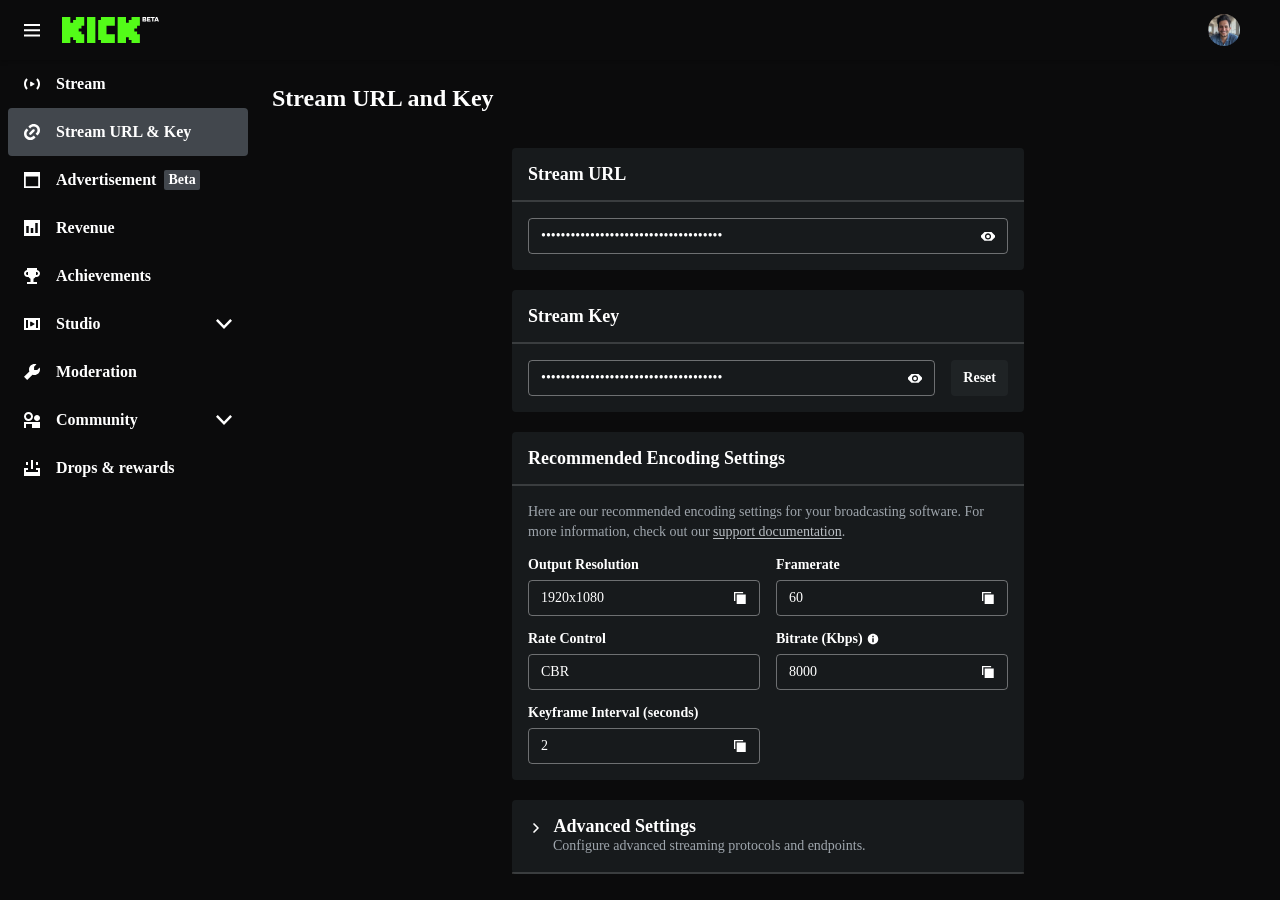
==== commit 0f6c20e2: "Update index.html" ====
--- a/VAP-191/index.html
+++ b/VAP-191/index.html
@@ -38,7 +38,6 @@
     <meta name="robots" content="noindex, nocache" />
     <link
       rel="canonical"
-      href="https://dashboard.easygo-drop-kick.com/channel/stream"
     />
     <link
       rel="icon"
@@ -863,7 +862,6 @@
                 class="group inline-flex gap-1.5 items-center rounded font-semibold box-border relative transition-all betterhover:active:scale-[0.98] disabled:pointer-events-none select-none whitespace-nowrap [&amp;_svg]:size-[1em] outline-transparent outline-2 outline-offset-2 focus-visible:outline-focusLight state-layer-surface bg-transparent text-white [&amp;_svg]:fill-current lg:data-[state=open]:bg-surface-highest data-[state=active]:bg-surface-highest disabled:text-neutral-600 text-base py-1 h-12 justify-start gap-x-4 px-4 data-[state=active]:!bg-secondary-base w-full"
                 data-state="inactive"
                 data-testid="dashboard-tab-stream"
-                href="https://dashboard.easygo-drop-kick.com/stream"
                 ><svg
                   xmlns="http://www.w3.org/2000/svg"
                   width="32"
@@ -912,7 +910,6 @@
                 class="group inline-flex gap-1.5 items-center rounded font-semibold box-border relative transition-all betterhover:active:scale-[0.98] disabled:pointer-events-none select-none whitespace-nowrap [&amp;_svg]:size-[1em] outline-transparent outline-2 outline-offset-2 focus-visible:outline-focusLight state-layer-surface bg-transparent text-white [&amp;_svg]:fill-current lg:data-[state=open]:bg-surface-highest data-[state=active]:bg-surface-highest disabled:text-neutral-600 text-base py-1 h-12 justify-start gap-x-4 px-4 data-[state=active]:!bg-secondary-base w-full"
                 data-state="active"
                 data-testid="dashboard-tab-stream-url-and-key"
-                href="https://dashboard.easygo-drop-kick.com/channel/stream"
                 ><svg
                   xmlns="http://www.w3.org/2000/svg"
                   width="32"
@@ -975,7 +972,6 @@
                 class="group inline-flex gap-1.5 items-center rounded font-semibold box-border relative transition-all betterhover:active:scale-[0.98] disabled:pointer-events-none select-none whitespace-nowrap [&amp;_svg]:size-[1em] outline-transparent outline-2 outline-offset-2 focus-visible:outline-focusLight state-layer-surface bg-transparent text-white [&amp;_svg]:fill-current lg:data-[state=open]:bg-surface-highest data-[state=active]:bg-surface-highest disabled:text-neutral-600 text-base py-1 h-12 justify-start gap-x-4 px-4 data-[state=active]:!bg-secondary-base w-full"
                 data-state="inactive"
                 data-testid="dashboard-tab-advertisement"
-                href="https://dashboard.easygo-drop-kick.com/advertisement"
                 ><svg
                   xmlns="http://www.w3.org/2000/svg"
                   width="16"
@@ -1016,7 +1012,6 @@
                 class="group inline-flex gap-1.5 items-center rounded font-semibold box-border relative transition-all betterhover:active:scale-[0.98] disabled:pointer-events-none select-none whitespace-nowrap [&amp;_svg]:size-[1em] outline-transparent outline-2 outline-offset-2 focus-visible:outline-focusLight state-layer-surface bg-transparent text-white [&amp;_svg]:fill-current lg:data-[state=open]:bg-surface-highest data-[state=active]:bg-surface-highest disabled:text-neutral-600 text-base py-1 h-12 justify-start gap-x-4 px-4 data-[state=active]:!bg-secondary-base w-full"
                 data-state="inactive"
                 data-testid="dashboard-tab-revenue"
-                href="https://dashboard.easygo-drop-kick.com/revenue"
                 ><svg
                   xmlns="http://www.w3.org/2000/svg"
                   width="32"
@@ -1049,7 +1044,6 @@
                 class="group inline-flex gap-1.5 items-center rounded font-semibold box-border relative transition-all betterhover:active:scale-[0.98] disabled:pointer-events-none select-none whitespace-nowrap [&amp;_svg]:size-[1em] outline-transparent outline-2 outline-offset-2 focus-visible:outline-focusLight state-layer-surface bg-transparent text-white [&amp;_svg]:fill-current lg:data-[state=open]:bg-surface-highest data-[state=active]:bg-surface-highest disabled:text-neutral-600 text-base py-1 h-12 justify-start gap-x-4 px-4 data-[state=active]:!bg-secondary-base w-full"
                 data-state="inactive"
                 data-testid="dashboard-tab-achievements"
-                href="https://dashboard.easygo-drop-kick.com/achievements"
                 ><svg
                   xmlns="http://www.w3.org/2000/svg"
                   width="32"
@@ -1165,7 +1159,6 @@
                 class="group inline-flex gap-1.5 items-center rounded font-semibold box-border relative transition-all betterhover:active:scale-[0.98] disabled:pointer-events-none select-none whitespace-nowrap [&amp;_svg]:size-[1em] outline-transparent outline-2 outline-offset-2 focus-visible:outline-focusLight state-layer-surface bg-transparent text-white [&amp;_svg]:fill-current lg:data-[state=open]:bg-surface-highest data-[state=active]:bg-surface-highest disabled:text-neutral-600 text-base py-1 h-12 justify-start gap-x-4 px-4 data-[state=active]:!bg-secondary-base w-full"
                 data-state="inactive"
                 data-testid="dashboard-tab-moderation"
-                href="https://dashboard.easygo-drop-kick.com/moderation"
                 ><svg
                   xmlns="http://www.w3.org/2000/svg"
                   width="32"
@@ -1296,7 +1289,6 @@
                 class="group inline-flex gap-1.5 items-center rounded font-semibold box-border relative transition-all betterhover:active:scale-[0.98] disabled:pointer-events-none select-none whitespace-nowrap [&amp;_svg]:size-[1em] outline-transparent outline-2 outline-offset-2 focus-visible:outline-focusLight state-layer-surface bg-transparent text-white [&amp;_svg]:fill-current lg:data-[state=open]:bg-surface-highest data-[state=active]:bg-surface-highest disabled:text-neutral-600 text-base py-1 h-12 justify-start gap-x-4 px-4 data-[state=active]:!bg-secondary-base w-full"
                 data-state="inactive"
                 data-testid="dashboard-tab-drops"
-                href="https://dashboard.easygo-drop-kick.com/drops"
                 ><svg
                   xmlns="http://www.w3.org/2000/svg"
                   width="32"
